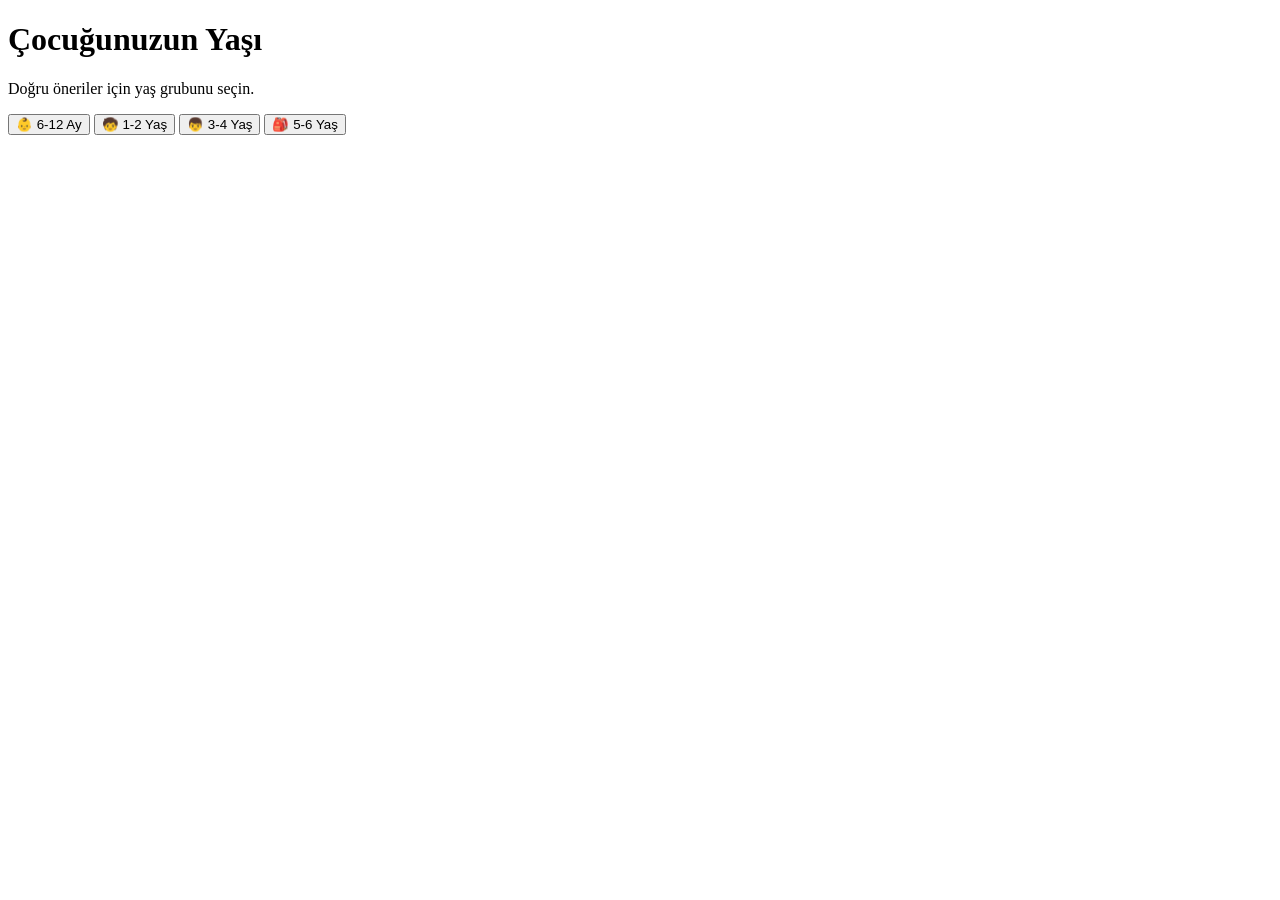
==== anket.html @ ef1d1f86 "Add files via upload" ====
<!DOCTYPE html>
<html lang="tr">
<head>
  <meta charset="UTF-8">
  <meta name="viewport" content="width=device-width, initial-scale=1.0">
  <title>Gelişim Anketi</title>
  <link rel="stylesheet" href="css/style.css">
</head>
<body>

  <!-- YAŞ SEÇİM EKRANI -->
  <div class="anket-container" id="yas-secim">
    <h1>Çocuğunuzun Yaşı</h1>
    <p>Doğru öneriler için yaş grubunu seçin.</p>
    <div class="yas-grid">
      <button class="yas-btn" onclick="yasSec('6-12ay')">
        <span class="yas-emoji">👶</span>
        <span class="yas-label">6-12 Ay</span>
      </button>
      <button class="yas-btn" onclick="yasSec('1-2yas')">
        <span class="yas-emoji">🧒</span>
        <span class="yas-label">1-2 Yaş</span>
      </button>
      <button class="yas-btn" onclick="yasSec('3-4yas')">
        <span class="yas-emoji">👦</span>
        <span class="yas-label">3-4 Yaş</span>
      </button>
      <button class="yas-btn" onclick="yasSec('5-6yas')">
        <span class="yas-emoji">🎒</span>
        <span class="yas-label">5-6 Yaş</span>
      </button>
    </div>
  </div>

  <!-- ANKET EKRANI -->
  <div class="anket-container" id="anket-bolumu" style="display:none">
    <div class="anket-header">
      <h1>Çocuk Gelişim Anketi</h1>
      <p>Çocuğunuzu gözlemleyerek cevaplayın.</p>
      <div class="ilerleme-bar">
        <div class="ilerleme-dolu" id="ilerleme"></div>
      </div>
      <p id="soru-sayac">Soru 1 / 15</p>
    </div>

    <div class="soru-kutusu" id="soru-kutusu"></div>

    <div class="butonlar">
      <button class="btn-geri" id="btn-geri" onclick="oncekiSoru()">← Geri</button>
      <button class="btn-ileri" id="btn-ileri" onclick="sonrakiSoru()">İleri →</button>
    </div>
  </div>

  <script src="js/anket.js"></script>
</body>
</html>
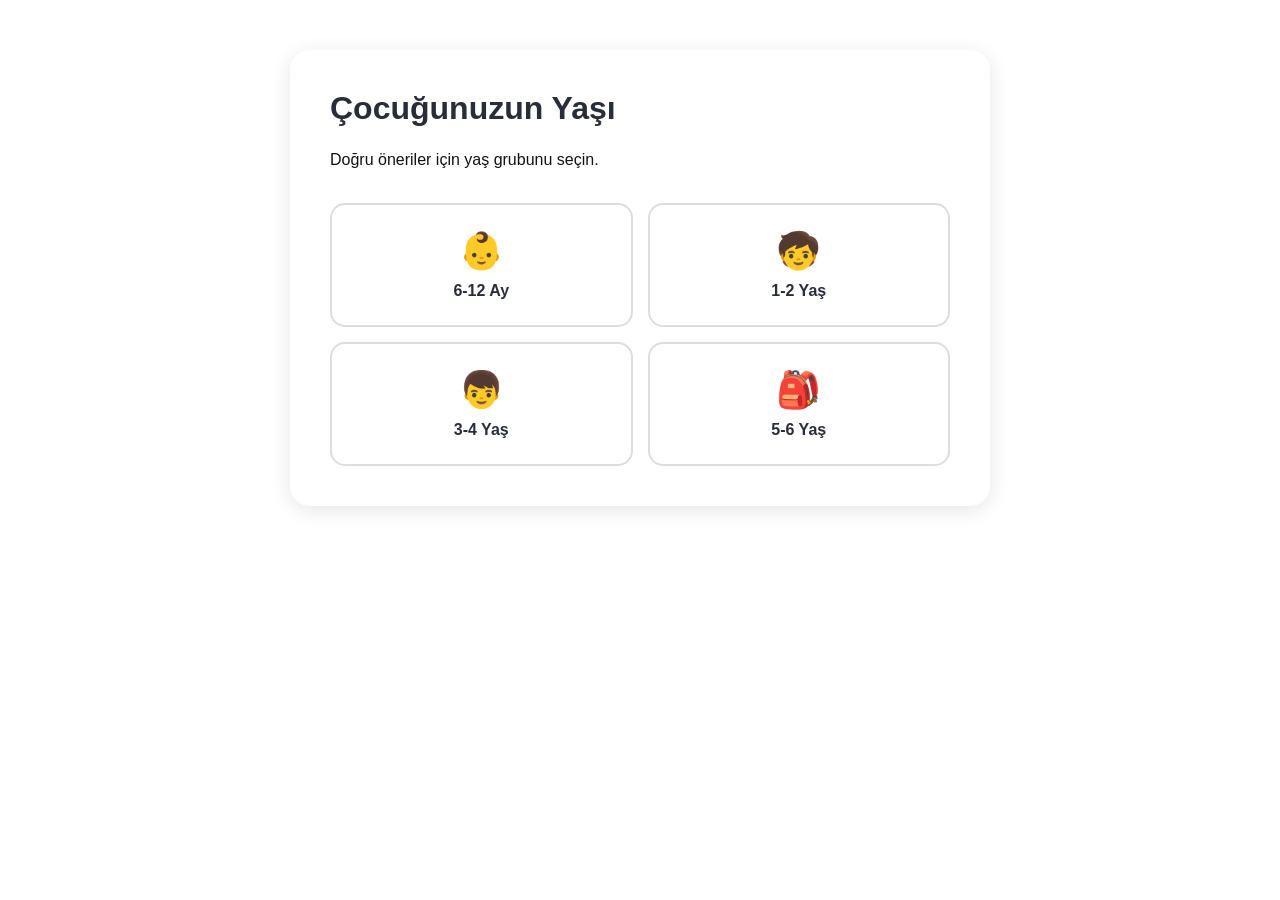
==== commit c4e984b4: "Update anket.html" ====
--- a/anket.html
+++ b/anket.html
@@ -4,8 +4,7 @@
   <meta charset="UTF-8">
   <meta name="viewport" content="width=device-width, initial-scale=1.0">
   <title>Gelişim Anketi</title>
-  <link rel="stylesheet" href="css/style.css">
-</head>
+<link rel="stylesheet" href="style.css"></head>
 <body>
 
   <!-- YAŞ SEÇİM EKRANI -->
@@ -51,6 +50,5 @@
     </div>
   </div>
 
-  <script src="js/anket.js"></script>
-</body>
-</html>+<script src="anket.js"></script></body>
+</html>
--- a/style.css
+++ b/style.css
@@ -0,0 +1,524 @@
+* {
+    margin: 0;
+    padding: 0;
+    box-sizing: border-box;
+  }
+  
+  body {
+    font-family: Arial, sans-serif;
+    background-color: #FFFFFF;
+    color: #121212;
+  }
+  
+  .anasayfa {
+    max-width: 700px;
+    margin: 100px auto;
+    text-align: center;
+    padding: 40px;
+    background: white;
+    border-radius: 20px;
+    box-shadow: 0 4px 20px rgba(0,0,0,0.1);
+  }
+  
+  h1 {
+    font-size: 32px;
+    color: #292D3A;
+    margin-bottom: 20px;
+  }
+  
+  p {
+    font-size: 16px;
+    color: #121212;
+    margin-bottom: 30px;
+    line-height: 1.6;
+  }
+  
+  .btn {
+    display: inline-block;
+    background-color: #4B3263;
+    color: #FDFBF7;
+    padding: 14px 40px;
+    border-radius: 50px;
+    text-decoration: none;
+    font-size: 18px;
+    font-weight: bold;
+  }
+  
+  .btn:hover {
+    background-color: #292D3A;
+  }
+  /* ANKET SAYFA STİLLERİ */
+.anket-container {
+    max-width: 700px;
+    margin: 50px auto;
+    padding: 40px;
+    background: white;
+    border-radius: 20px;
+    box-shadow: 0 4px 20px rgba(0,0,0,0.1);
+  }
+  
+  .anket-header {
+    text-align: center;
+    margin-bottom: 40px;
+  }
+  
+  .anket-header h1 {
+    font-size: 26px;
+    color: #292D3A;
+    margin-bottom: 10px;
+  }
+  
+  .anket-header p {
+    color: #666;
+    margin-bottom: 15px;
+  }
+  
+  .ilerleme-bar {
+    width: 100%;
+    height: 10px;
+    background: #eee;
+    border-radius: 10px;
+    margin: 15px 0 8px;
+  }
+  
+  .ilerleme-dolu {
+    height: 10px;
+    background: #4B3263;
+    border-radius: 10px;
+    transition: width 0.4s ease;
+  }
+  
+  #soru-sayac {
+    font-size: 13px;
+    color: #999;
+  }
+  
+  .soru-metni {
+    font-size: 20px;
+    color: #292D3A;
+    margin-bottom: 25px;
+    line-height: 1.5;
+  }
+  
+  .secenekler {
+    display: flex;
+    flex-direction: column;
+    gap: 12px;
+  }
+  
+  .secenek {
+    padding: 14px 20px;
+    border: 2px solid #ddd;
+    border-radius: 12px;
+    background: white;
+    font-size: 15px;
+    cursor: pointer;
+    text-align: left;
+    transition: all 0.2s;
+    color: #121212;
+  }
+  
+  .secenek:hover {
+    border-color: #4B3263;
+    background: #f9f7fc;
+  }
+  
+  .secenek.secili {
+    border-color: #4B3263;
+    background: #4B3263;
+    color: white;
+  }
+  
+  .butonlar {
+    display: flex;
+    justify-content: space-between;
+    margin-top: 35px;
+  }
+  
+  .btn-geri {
+    padding: 12px 30px;
+    border: 2px solid #4B3263;
+    border-radius: 50px;
+    background: white;
+    color: #4B3263;
+    font-size: 15px;
+    cursor: pointer;
+  }
+  
+  .btn-geri:hover {
+    background: #f0ebf8;
+  }
+  
+  .btn-ileri {
+    padding: 12px 30px;
+    border: none;
+    border-radius: 50px;
+    background: #4B3263;
+    color: white;
+    font-size: 15px;
+    cursor: pointer;
+    margin-left: auto;
+  }
+  
+  .btn-ileri:hover {
+    background: #292D3A;
+  }
+  /* SONUÇ SAYFA STİLLERİ */
+.sonuc-container {
+    max-width: 700px;
+    margin: 50px auto;
+    padding: 40px;
+    background: white;
+    border-radius: 20px;
+    box-shadow: 0 4px 20px rgba(0,0,0,0.1);
+  }
+  
+  .sonuc-header {
+    text-align: center;
+    margin-bottom: 30px;
+  }
+  
+  .sonuc-header h1 {
+    font-size: 28px;
+    color: #292D3A;
+    margin-bottom: 10px;
+  }
+  
+  .profil-grafik {
+    background: #f9f7fc;
+    border-radius: 15px;
+    padding: 25px;
+    margin-bottom: 30px;
+  }
+  
+  .profil-grafik h2 {
+    font-size: 18px;
+    color: #292D3A;
+    margin-bottom: 20px;
+  }
+  
+  .grafik {
+    display: flex;
+    flex-direction: column;
+    gap: 15px;
+  }
+  
+  .grafik-satir {
+    display: flex;
+    align-items: center;
+    gap: 10px;
+  }
+  
+  .grafik-etiket {
+    width: 140px;
+    font-size: 14px;
+    color: #333;
+    flex-shrink: 0;
+  }
+  
+  .grafik-bar-bg {
+    flex: 1;
+    height: 18px;
+    background: #eee;
+    border-radius: 10px;
+    overflow: hidden;
+  }
+  
+  .grafik-bar {
+    height: 100%;
+    border-radius: 10px;
+    transition: width 1s ease;
+  }
+  
+  .grafik-puan {
+    width: 40px;
+    font-size: 13px;
+    color: #666;
+    text-align: right;
+  }
+  
+  .oneri-kutusu h3 {
+    font-size: 17px;
+    color: #292D3A;
+    margin: 25px 0 15px;
+  }
+  
+  .oneri-baslik {
+    padding: 15px 20px;
+    background: #f9f7fc;
+    border-radius: 10px;
+    margin-bottom: 20px;
+  }
+  
+  .oneri-baslik h2 {
+    font-size: 20px;
+    color: #292D3A;
+    margin-bottom: 8px;
+  }
+  
+  .oneri-baslik p {
+    color: #666;
+    font-size: 14px;
+    margin: 0;
+  }
+  
+  .oyuncak-grid {
+    display: grid;
+    grid-template-columns: 1fr 1fr;
+    gap: 15px;
+  }
+  
+  .oyuncak-kart {
+    background: #f9f7fc;
+    border-radius: 12px;
+    padding: 15px;
+    border: 1px solid #e8e0f0;
+  }
+  
+  .oyuncak-kart strong {
+    display: block;
+    color: #4B3263;
+    margin-bottom: 6px;
+    font-size: 14px;
+  }
+  
+  .oyuncak-kart p {
+    color: #666;
+    font-size: 13px;
+    margin: 0;
+  }
+  
+  .aktivite-liste {
+    list-style: none;
+    display: flex;
+    flex-direction: column;
+    gap: 10px;
+  }
+  
+  .aktivite-liste li {
+    padding: 12px 15px;
+    background: #f9f7fc;
+    border-radius: 10px;
+    color: #333;
+    font-size: 14px;
+  }
+  
+  .aktivite-liste li::before {
+    content: "✓ ";
+    color: #4B3263;
+    font-weight: bold;
+  }
+
+  /* YAŞ SEÇİM */
+.yas-grid {
+    display: grid;
+    grid-template-columns: 1fr 1fr;
+    gap: 15px;
+    margin-top: 25px;
+  }
+  
+  .yas-btn {
+    display: flex;
+    flex-direction: column;
+    align-items: center;
+    padding: 25px 15px;
+    border: 2px solid #ddd;
+    border-radius: 15px;
+    background: white;
+    cursor: pointer;
+    transition: all 0.2s;
+    gap: 10px;
+  }
+  
+  .yas-btn:hover {
+    border-color: #4B3263;
+    background: #f9f7fc;
+    transform: translateY(-2px);
+  }
+  
+  .yas-emoji {
+    font-size: 36px;
+  }
+  
+  .yas-label {
+    font-size: 16px;
+    font-weight: 700;
+    color: #292D3A;
+  }
+
+  /* MOBİL UYUMLU */
+@media (max-width: 600px) {
+
+    .anket-container {
+      margin: 15px;
+      padding: 20px;
+      border-radius: 15px;
+    }
+  
+    .anasayfa {
+      margin: 15px;
+      padding: 20px;
+    }
+  
+    h1 {
+      font-size: 22px;
+    }
+  
+    .yas-grid {
+      grid-template-columns: 1fr 1fr;
+      gap: 10px;
+    }
+  
+    .yas-btn {
+      padding: 18px 10px;
+    }
+  
+    .yas-emoji {
+      font-size: 28px;
+    }
+  
+    .yas-label {
+      font-size: 14px;
+    }
+  
+    .soru-metni {
+      font-size: 17px;
+    }
+  
+    .secenek {
+      padding: 12px 15px;
+      font-size: 14px;
+    }
+  
+    .butonlar {
+      flex-direction: row;
+      gap: 10px;
+    }
+  
+    .btn-geri, .btn-ileri {
+      padding: 12px 20px;
+      font-size: 14px;
+      width: 100%;
+      text-align: center;
+    }
+  
+    .oyuncak-grid {
+      grid-template-columns: 1fr;
+    }
+  
+    .sonuc-container {
+      margin: 15px;
+      padding: 20px;
+    }
+  
+    .grafik-etiket {
+      width: 100px;
+      font-size: 12px;
+    }
+  
+    .grafik-puan {
+      font-size: 12px;
+    }
+  }
+
+  /* SONUÇ SAYFASI - ÜRÜN KARTLARI */
+.urun-kart {
+    display: flex;
+    justify-content: space-between;
+    align-items: center;
+    background: #f9f7fc;
+    border-radius: 12px;
+    padding: 15px;
+    border: 1px solid #e8e0f0;
+    margin-bottom: 12px;
+    gap: 15px;
+  }
+  
+  .ana-urun {
+    border: 2px solid #4B3263;
+    background: #f3eff9;
+  }
+  
+  .urun-grid {
+    display: flex;
+    flex-direction: column;
+    gap: 12px;
+  }
+  
+  .urun-bilgi {
+    display: flex;
+    flex-direction: column;
+    gap: 5px;
+    flex: 1;
+  }
+  
+  .urun-etiket {
+    font-size: 11px;
+    color: #4B3263;
+    font-weight: 700;
+    text-transform: uppercase;
+  }
+  
+  .urun-bilgi strong {
+    font-size: 15px;
+    color: #292D3A;
+  }
+  
+  .urun-bilgi p {
+    font-size: 13px;
+    color: #666;
+    margin: 0;
+  }
+  
+  .urun-btn {
+    display: inline-block;
+    background: #4B3263;
+    color: white;
+    padding: 10px 18px;
+    border-radius: 50px;
+    text-decoration: none;
+    font-size: 13px;
+    font-weight: 700;
+    white-space: nowrap;
+    flex-shrink: 0;
+  }
+  
+  .urun-btn:hover {
+    background: #292D3A;
+  }
+  
+  .hediye-banner {
+    margin-top: 25px;
+    background: linear-gradient(135deg, #4B3263, #292D3A);
+    color: white;
+    padding: 18px 20px;
+    border-radius: 12px;
+    font-size: 14px;
+    display: flex;
+    flex-direction: column;
+    gap: 5px;
+  }
+  
+  .hediye-banner span {
+    font-size: 12px;
+    opacity: 0.85;
+  }
+  
+  /* MOBİL - ÜRÜN KARTLARI */
+  @media (max-width: 600px) {
+    .urun-kart {
+      flex-direction: column;
+      align-items: flex-start;
+    }
+  
+    .urun-btn {
+      width: 100%;
+      text-align: center;
+    }
+  
+    .grafik-puan {
+      font-size: 11px;
+      width: 90px;
+      text-align: right;
+    }
+  }
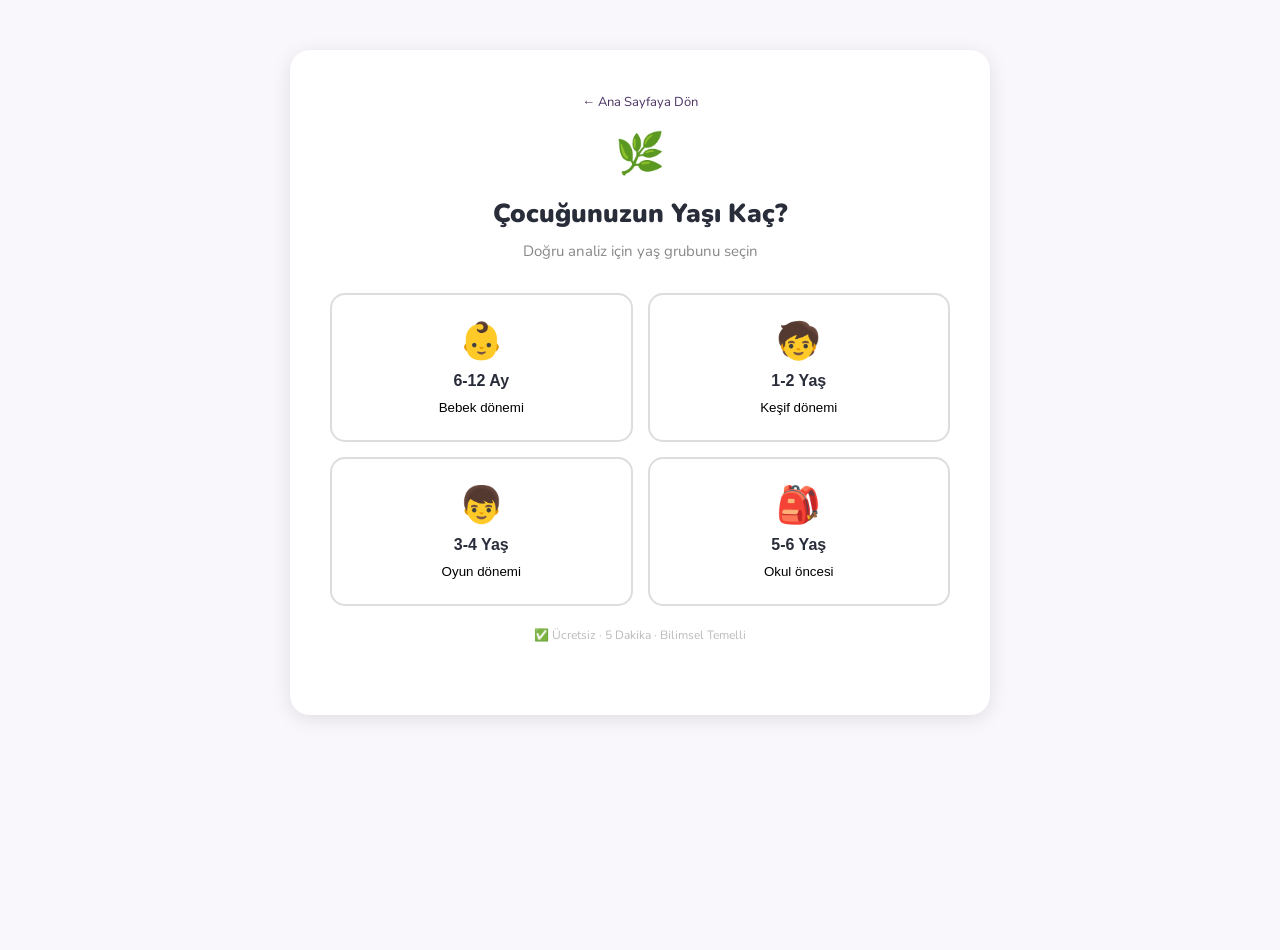
==== commit 2d7517d6: "Update anket.html" ====
--- a/anket.html
+++ b/anket.html
@@ -3,43 +3,60 @@
 <head>
   <meta charset="UTF-8">
   <meta name="viewport" content="width=device-width, initial-scale=1.0">
-  <title>Gelişim Anketi</title>
-<link rel="stylesheet" href="style.css"></head>
-<body>
+  <title>Gelişim Anketi | Montessori Atölyesi</title>
+  <link rel="stylesheet" href="style.css">
+  <link href="https://fonts.googleapis.com/css2?family=Nunito:wght@400;600;700;800;900&display=swap" rel="stylesheet">
+</head>
+<body style="font-family:'Nunito',Arial,sans-serif; background:#f9f7fc; min-height:100vh;">
 
   <!-- YAŞ SEÇİM EKRANI -->
   <div class="anket-container" id="yas-secim">
-    <h1>Çocuğunuzun Yaşı</h1>
-    <p>Doğru öneriler için yaş grubunu seçin.</p>
+
+    <div style="text-align:center; margin-bottom:30px;">
+      <a href="index.html" style="color:#4B3263; font-size:13px; text-decoration:none;">← Ana Sayfaya Dön</a>
+      <div style="font-size:40px; margin:15px 0;">🌿</div>
+      <h1 style="color:#292D3A; font-size:26px; font-weight:900; margin-bottom:8px;">Çocuğunuzun Yaşı Kaç?</h1>
+      <p style="color:#888; font-size:15px;">Doğru analiz için yaş grubunu seçin</p>
+    </div>
+
     <div class="yas-grid">
       <button class="yas-btn" onclick="yasSec('6-12ay')">
         <span class="yas-emoji">👶</span>
         <span class="yas-label">6-12 Ay</span>
+        <span class="yas-alt">Bebek dönemi</span>
       </button>
       <button class="yas-btn" onclick="yasSec('1-2yas')">
         <span class="yas-emoji">🧒</span>
         <span class="yas-label">1-2 Yaş</span>
+        <span class="yas-alt">Keşif dönemi</span>
       </button>
       <button class="yas-btn" onclick="yasSec('3-4yas')">
         <span class="yas-emoji">👦</span>
         <span class="yas-label">3-4 Yaş</span>
+        <span class="yas-alt">Oyun dönemi</span>
       </button>
       <button class="yas-btn" onclick="yasSec('5-6yas')">
         <span class="yas-emoji">🎒</span>
         <span class="yas-label">5-6 Yaş</span>
+        <span class="yas-alt">Okul öncesi</span>
       </button>
     </div>
+
+    <p style="text-align:center; color:#bbb; font-size:12px; margin-top:20px;">✅ Ücretsiz · 5 Dakika · Bilimsel Temelli</p>
   </div>
 
   <!-- ANKET EKRANI -->
   <div class="anket-container" id="anket-bolumu" style="display:none">
+
     <div class="anket-header">
-      <h1>Çocuk Gelişim Anketi</h1>
-      <p>Çocuğunuzu gözlemleyerek cevaplayın.</p>
+      <div style="display:flex; justify-content:space-between; align-items:center; margin-bottom:15px;">
+        <button onclick="document.getElementById('anket-bolumu').style.display='none'; document.getElementById('yas-secim').style.display='block';" style="background:none; border:none; color:#4B3263; font-size:13px; cursor:pointer;">← Geri</button>
+        <span id="soru-sayac" style="color:#888; font-size:13px;">Soru 1 / 15</span>
+      </div>
       <div class="ilerleme-bar">
         <div class="ilerleme-dolu" id="ilerleme"></div>
       </div>
-      <p id="soru-sayac">Soru 1 / 15</p>
+      <h2 style="text-align:center; color:#292D3A; font-size:16px; margin-top:10px; font-weight:700;">Çocuk Gelişim Anketi</h2>
     </div>
 
     <div class="soru-kutusu" id="soru-kutusu"></div>
@@ -48,7 +65,9 @@
       <button class="btn-geri" id="btn-geri" onclick="oncekiSoru()">← Geri</button>
       <button class="btn-ileri" id="btn-ileri" onclick="sonrakiSoru()">İleri →</button>
     </div>
+
   </div>
 
-<script src="anket.js"></script></body>
+  <script src="anket.js"></script>
+</body>
 </html>
--- a/style.css
+++ b/style.css
@@ -521,4 +521,240 @@
       width: 90px;
       text-align: right;
     }
-  }+  }
+/* ANA SAYFA YENİ TASARIM */
+.anasayfa-body {
+  min-height: 100vh;
+  background: #f9f7fc;
+  position: relative;
+  overflow: hidden;
+  font-family: 'Nunito', Arial, sans-serif;
+}
+
+.blob {
+  position: fixed;
+  border-radius: 50%;
+  filter: blur(80px);
+  opacity: 0.15;
+  z-index: 0;
+}
+
+.blob1 {
+  width: 500px;
+  height: 500px;
+  background: #4B3263;
+  top: -100px;
+  right: -100px;
+}
+
+.blob2 {
+  width: 400px;
+  height: 400px;
+  background: #9b59b6;
+  bottom: -100px;
+  left: -100px;
+}
+
+.blob3 {
+  width: 300px;
+  height: 300px;
+  background: #292D3A;
+  top: 50%;
+  left: 40%;
+}
+
+.anasayfa-wrapper {
+  position: relative;
+  z-index: 1;
+  max-width: 1100px;
+  margin: 0 auto;
+  padding: 60px 30px;
+  display: grid;
+  grid-template-columns: 1fr 1fr;
+  gap: 60px;
+  align-items: center;
+  min-height: 100vh;
+}
+
+.hero-sol {
+  display: flex;
+  flex-direction: column;
+  gap: 20px;
+}
+
+.logo-badge {
+  display: inline-block;
+  background: white;
+  color: #4B3263;
+  padding: 8px 16px;
+  border-radius: 50px;
+  font-size: 13px;
+  font-weight: 700;
+  border: 1px solid #e8e0f0;
+  width: fit-content;
+}
+
+.hero-sol h1 {
+  font-size: 48px;
+  font-weight: 900;
+  color: #292D3A;
+  line-height: 1.1;
+  margin: 0;
+}
+
+.vurgu {
+  color: #4B3263;
+  position: relative;
+}
+
+.hero-aciklama {
+  font-size: 16px;
+  color: #666;
+  line-height: 1.7;
+  margin: 0;
+}
+
+.ozellik-listesi {
+  display: flex;
+  flex-direction: column;
+  gap: 10px;
+}
+
+.ozellik {
+  display: flex;
+  align-items: center;
+  gap: 10px;
+  font-size: 15px;
+  color: #333;
+  font-weight: 600;
+}
+
+.ozellik-icon {
+  font-size: 20px;
+  width: 36px;
+  height: 36px;
+  background: white;
+  border-radius: 10px;
+  display: flex;
+  align-items: center;
+  justify-content: center;
+  box-shadow: 0 2px 8px rgba(0,0,0,0.08);
+}
+
+.btn-baslat {
+  display: inline-flex;
+  align-items: center;
+  gap: 10px;
+  background: linear-gradient(135deg, #4B3263, #292D3A);
+  color: white;
+  padding: 16px 32px;
+  border-radius: 50px;
+  text-decoration: none;
+  font-size: 18px;
+  font-weight: 800;
+  width: fit-content;
+  box-shadow: 0 8px 25px rgba(75,50,99,0.4);
+  transition: all 0.3s ease;
+  animation: pulse 2s infinite;
+}
+
+.btn-baslat:hover {
+  transform: translateY(-3px);
+  box-shadow: 0 12px 30px rgba(75,50,99,0.5);
+}
+
+@keyframes pulse {
+  0% { box-shadow: 0 8px 25px rgba(75,50,99,0.4); }
+  50% { box-shadow: 0 8px 35px rgba(75,50,99,0.7); }
+  100% { box-shadow: 0 8px 25px rgba(75,50,99,0.4); }
+}
+
+.alt-bilgi {
+  font-size: 13px;
+  color: #999;
+  margin: 0;
+}
+
+/* SAĞ TARAF KARTLAR */
+.hero-sag {
+  display: flex;
+  align-items: center;
+  justify-content: center;
+}
+
+.kart-yigi {
+  display: flex;
+  flex-direction: column;
+  gap: 15px;
+  width: 100%;
+}
+
+.bilgi-karti {
+  background: white;
+  border-radius: 16px;
+  padding: 18px 20px;
+  display: flex;
+  align-items: center;
+  gap: 15px;
+  box-shadow: 0 4px 15px rgba(0,0,0,0.08);
+  transition: transform 0.3s ease;
+  animation: karti-giris 0.5s ease both;
+}
+
+.bilgi-karti:hover {
+  transform: translateX(8px);
+}
+
+.karti1 { animation-delay: 0.1s; }
+.karti2 { animation-delay: 0.2s; }
+.karti3 { animation-delay: 0.3s; }
+.karti4 { animation-delay: 0.4s; border: 2px solid #4B3263; }
+
+@keyframes karti-giris {
+  from { opacity: 0; transform: translateX(30px); }
+  to { opacity: 1; transform: translateX(0); }
+}
+
+.karti-ikon {
+  font-size: 28px;
+  width: 50px;
+  height: 50px;
+  background: #f3eff9;
+  border-radius: 12px;
+  display: flex;
+  align-items: center;
+  justify-content: center;
+  flex-shrink: 0;
+}
+
+.bilgi-karti strong {
+  display: block;
+  color: #292D3A;
+  font-size: 15px;
+  font-weight: 700;
+}
+
+.bilgi-karti p {
+  color: #888;
+  font-size: 13px;
+  margin: 0;
+}
+
+/* MOBİL */
+@media (max-width: 768px) {
+  .anasayfa-wrapper {
+    grid-template-columns: 1fr;
+    padding: 40px 20px;
+    gap: 40px;
+    min-height: auto;
+  }
+
+  .hero-sol h1 {
+    font-size: 34px;
+  }
+
+  .btn-baslat {
+    font-size: 16px;
+    padding: 14px 24px;
+  }
+}
